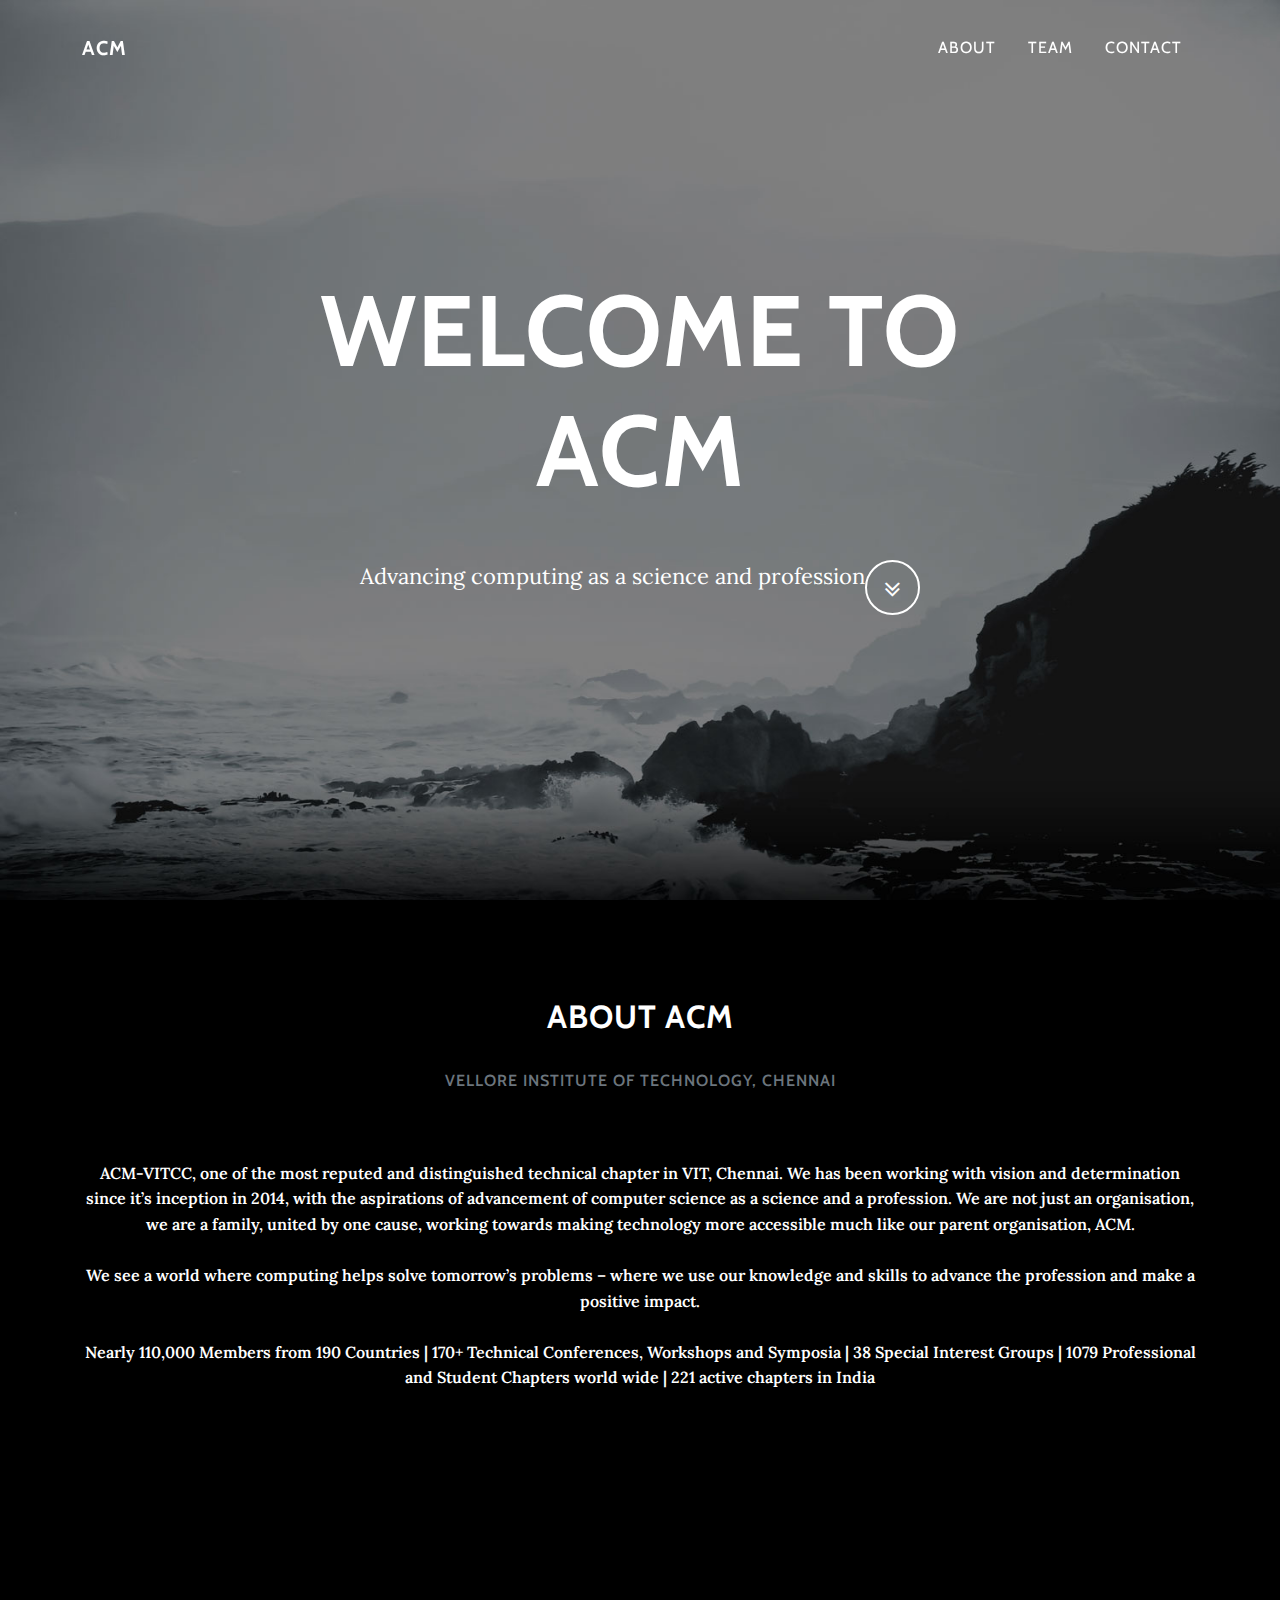
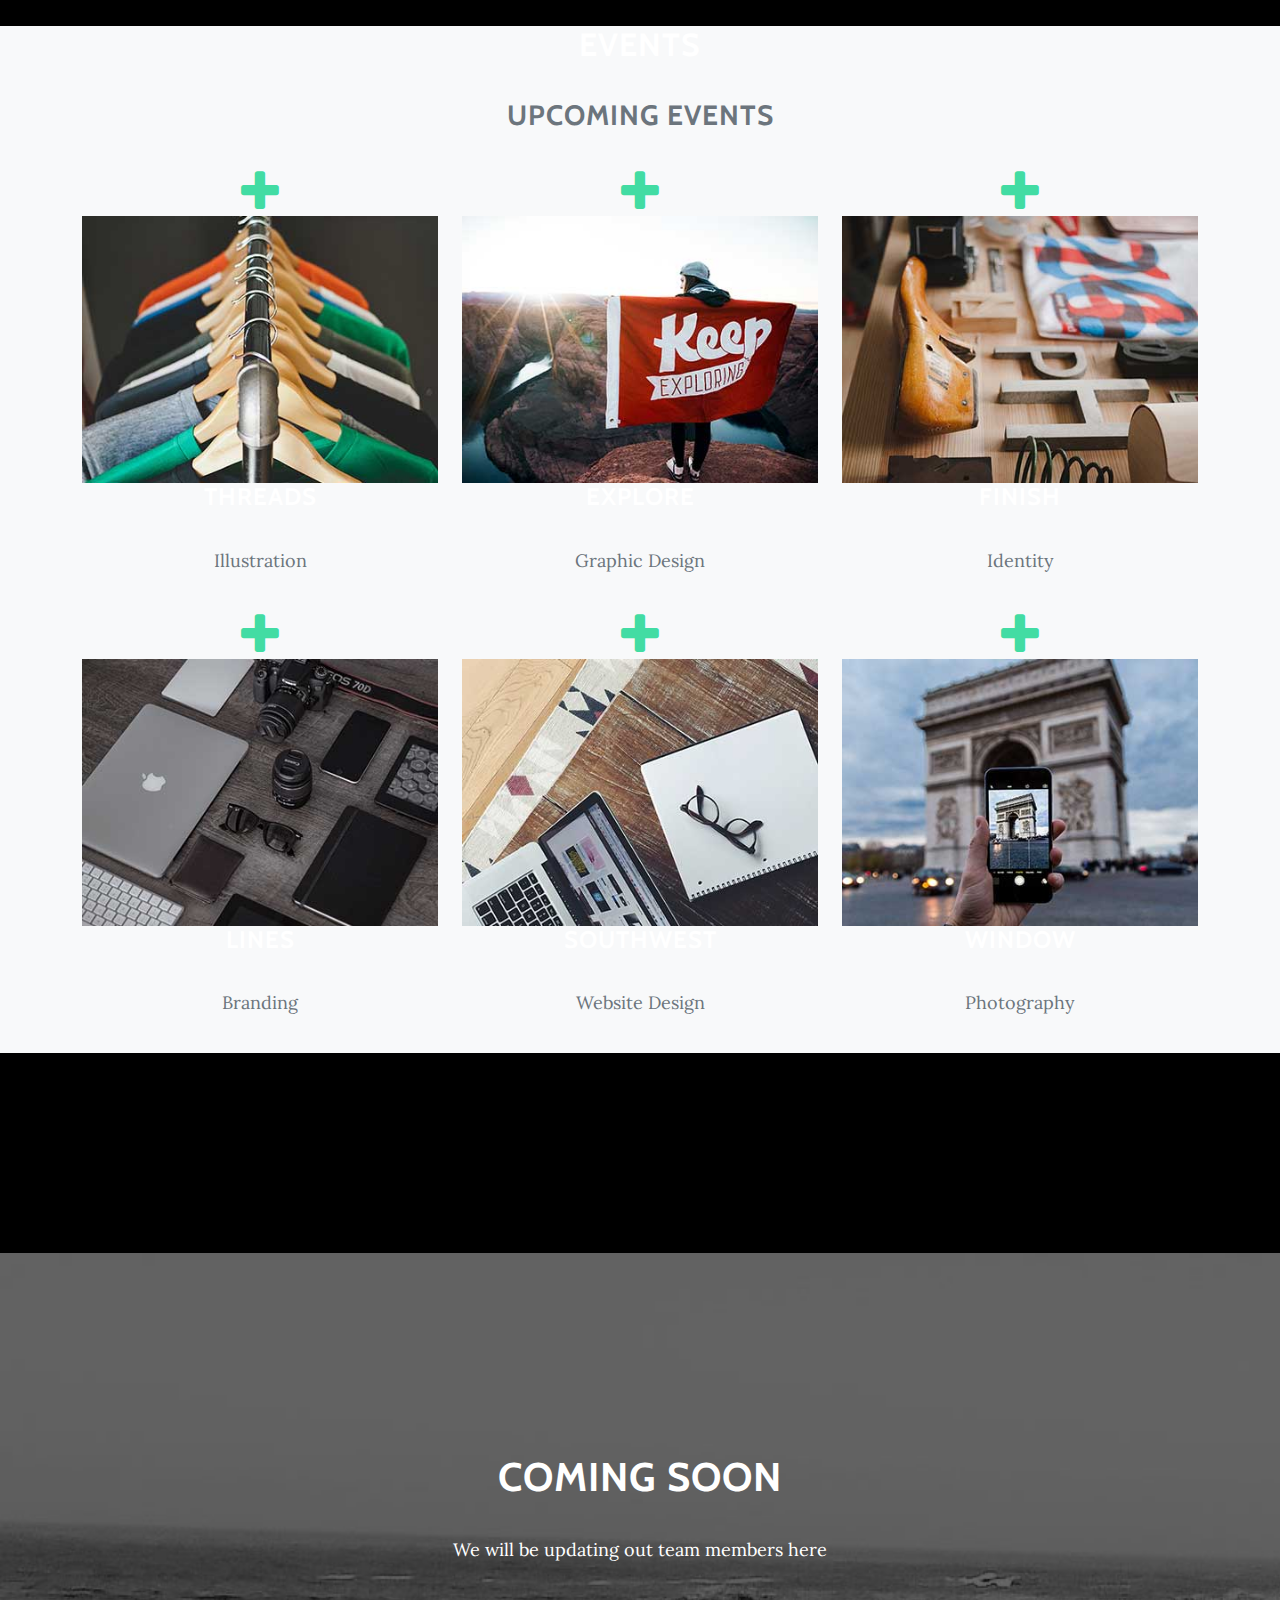
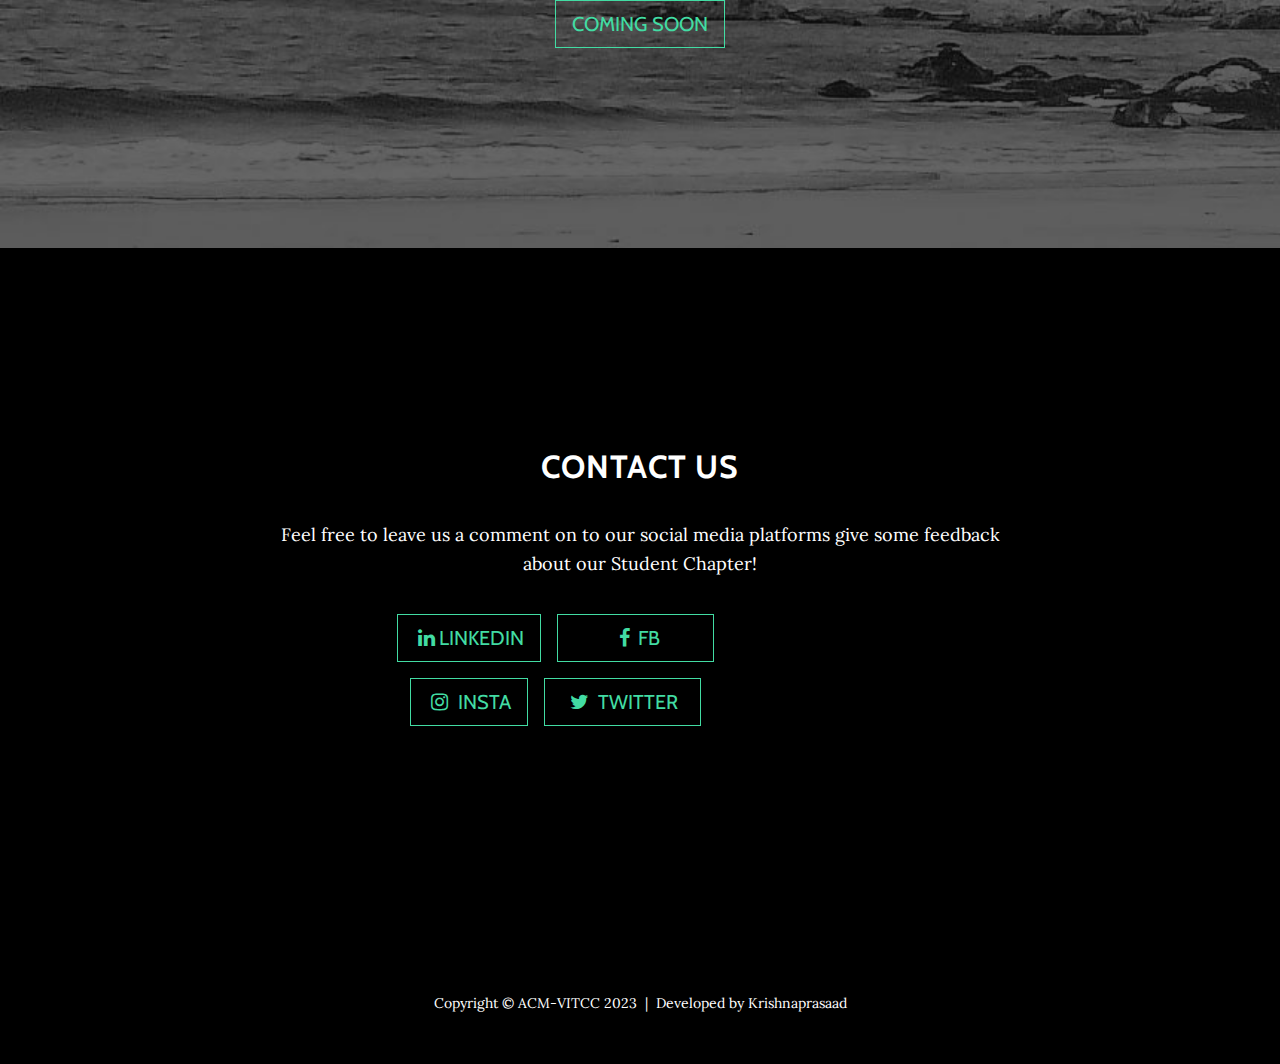
==== index.html @ e670acc2 "Initial Commit" ====
<!DOCTYPE html>
<html lang="en">

<head>
    <meta charset="utf-8">
<title> ACM VITCC </title>
    <meta name="viewport" content="width=device-width, initial-scale=1.0, shrink-to-fit=no">
    <title>Home - Brand</title>
    <meta name="" content="">
    <link rel="stylesheet" href="assets/bootstrap/css/bootstrap.min.css">
    <link rel="stylesheet" href="https://fonts.googleapis.com/css?family=Lora:400,700,400italic,700italic&amp;display=swap">
    <link rel="stylesheet" href="https://fonts.googleapis.com/css?family=Cabin:700&amp;display=swap">
    <link rel="stylesheet" href="assets/fonts/font-awesome.min.css">
    <link rel="stylesheet" href="assets/css/aos.min.css">
</head>

<body id="page-top" data-bs-spy="scroll" data-bs-target="#mainNav" data-bs-offset="77">
    <nav class="navbar navbar-light navbar-expand-md fixed-top" id="mainNav">
        <div class="container"><a class="navbar-brand" href="#">ACM</a><button data-bs-toggle="collapse" class="navbar-toggler navbar-toggler-right" data-bs-target="#navbarResponsive" type="button" aria-controls="navbarResponsive" aria-expanded="false" aria-label="Toggle navigation" value="Menu"><i class="fa fa-bars"></i></button>
            <div class="collapse navbar-collapse" id="navbarResponsive">
                <ul class="navbar-nav ms-auto">
                    <li class="nav-item nav-link"><a class="nav-link active" href="#about">About</a></li>
                    <li class="nav-item nav-link"><a class="nav-link" href="#download">Team</a></li>
                    <li class="nav-item nav-link"><a class="nav-link" href="#contact">contact</a></li>
                </ul>
            </div>
        </div>
    </nav>
    <header class="masthead" style="background-image: url('assets/img/intro-bg.jpg');">
        <div class="intro-body">
            <div class="container">
                <div class="row">
                    <div class="col-lg-8 mx-auto">
                        <h1 class="brand-heading">Welcome to acm</h1>
                        <p class="d-inline-flex intro-text">Advancing computing as a science and profession</p><a class="btn btn-link btn-circle" role="button" href="#about"><i class="fa fa-angle-double-down animated"></i></a>
                    </div>
                </div>
            </div>
        </div>
    </header>
    <section id="services" style="margin-top: 98px;">
        <div class="container">
            <div class="row">
                <div class="col-lg-12 text-center">
                    <h2 class="text-uppercase section-heading">About acm</h2>
                    <h3 class="fs-6 fw-semibold text-muted section-subheading">Vellore Institute of Technology, Chennai</h3>
                </div>
            </div>
            <div class="row text-center">
                <div class="col-md-4 col-lg-12">
                    <h4 class="section-heading"></h4>
                    <p class="fs-6 fw-semibold text-light"><span style="color: rgb(255, 255, 255);">ACM-VITCC, one of the most reputed and distinguished technical chapter in VIT, Chennai. We has been working with vision and determination since it’s inception in 2014, with the aspirations of advancement of computer science as a science and a profession. We are not just an organisation, we are a family, united by one cause, working towards making technology more accessible much like our parent organisation, ACM.</span><br><br><span style="color: rgb(255, 255, 255);">We see a world where computing helps solve tomorrow’s problems – where we use our knowledge and skills to advance the profession and make a positive impact.</span><br><br><span style="color: rgb(255, 255, 255);">Nearly 110,000 Members from 190 Countries | 170+ Technical Conferences, Workshops and Symposia | 38 Special Interest Groups | 1079 Professional and Student Chapters world wide | 221 active chapters in India</span></p>
                </div>
            </div>
        </div>
    </section>
    <section class="text-center content-section" id="about">
        <section class="bg-light" id="portfolio">
            <div class="container">
                <div class="row">
                    <div class="col-lg-12 text-center">
                        <h2 class="text-uppercase section-heading">Events</h2>
                        <h3 class="text-muted section-subheading">Upcoming Events</h3>
                    </div>
                </div>
                <div class="row">
                    <div class="col-sm-6 col-md-4 portfolio-item"><a class="portfolio-link" href="#portfolioModal1" data-bs-toggle="modal">
                            <div class="portfolio-hover">
                                <div class="portfolio-hover-content"><i class="fa fa-plus fa-3x"></i></div>
                            </div><img class="img-fluid" src="assets/img/portfolio/1-thumbnail.jpg">
                        </a>
                        <div class="portfolio-caption">
                            <h4>Threads</h4>
                            <p class="text-muted">Illustration</p>
                        </div>
                    </div>
                    <div class="col-sm-6 col-md-4 portfolio-item"><a class="portfolio-link" href="#portfolioModal2" data-bs-toggle="modal">
                            <div class="portfolio-hover">
                                <div class="portfolio-hover-content"><i class="fa fa-plus fa-3x"></i></div>
                            </div><img class="img-fluid" src="assets/img/portfolio/2-thumbnail.jpg">
                        </a>
                        <div class="portfolio-caption">
                            <h4>Explore</h4>
                            <p class="text-muted">Graphic Design</p>
                        </div>
                    </div>
                    <div class="col-sm-6 col-md-4 portfolio-item"><a class="portfolio-link" href="#portfolioModal3" data-bs-toggle="modal">
                            <div class="portfolio-hover">
                                <div class="portfolio-hover-content"><i class="fa fa-plus fa-3x"></i></div>
                            </div><img class="img-fluid" src="assets/img/portfolio/3-thumbnail.jpg">
                        </a>
                        <div class="portfolio-caption">
                            <h4>Finish</h4>
                            <p class="text-muted">Identity</p>
                        </div>
                    </div>
                    <div class="col-sm-6 col-md-4 portfolio-item"><a class="portfolio-link" href="#portfolioModal4" data-bs-toggle="modal">
                            <div class="portfolio-hover">
                                <div class="portfolio-hover-content"><i class="fa fa-plus fa-3x"></i></div>
                            </div><img class="img-fluid" src="assets/img/portfolio/4-thumbnail.jpg">
                        </a>
                        <div class="portfolio-caption">
                            <h4>Lines</h4>
                            <p class="text-muted">Branding</p>
                        </div>
                    </div>
                    <div class="col-sm-6 col-md-4 portfolio-item"><a class="portfolio-link" href="#portfolioModal5" data-bs-toggle="modal">
                            <div class="portfolio-hover">
                                <div class="portfolio-hover-content"><i class="fa fa-plus fa-3x"></i></div>
                            </div><img class="img-fluid" src="assets/img/portfolio/5-thumbnail.jpg">
                        </a>
                        <div class="portfolio-caption">
                            <h4>Southwest</h4>
                            <p class="text-muted">Website Design</p>
                        </div>
                    </div>
                    <div class="col-sm-6 col-md-4 portfolio-item"><a class="portfolio-link" href="#portfolioModal6" data-bs-toggle="modal">
                            <div class="portfolio-hover">
                                <div class="portfolio-hover-content"><i class="fa fa-plus fa-3x"></i></div>
                            </div><img class="img-fluid" src="assets/img/portfolio/6-thumbnail.jpg">
                        </a>
                        <div class="portfolio-caption">
                            <h4>Window</h4>
                            <p class="text-muted">Photography</p>
                        </div>
                    </div>
                </div>
            </div>
        </section>
    </section>
    <section class="text-center download-section content-section" id="download" style="background-image: url('assets/img/downloads-bg.jpg');">
        <div class="container">
            <div class="col-lg-8 mx-auto">
                <h1>Coming soon</h1>
                <p>We will be updating out team members here</p><button class="btn btn-primary btn-lg btn-default" type="button">Coming soon</button>
            </div>
        </div>
    </section>
    <section class="text-center content-section" id="contact">
        <div class="container">
            <div class="row">
                <div class="col-lg-8 mx-auto">
                    <h2>Contact us</h2>
                    <p>Feel free to leave us a comment on to our social media platforms give some feedback about our Student Chapter!</p>
                    <ul class="list-inline banner-social-buttons">
                        <li class="list-inline-item">&nbsp;<a class="btn btn-primary btn-lg btn-default" role="button" href="https://www.instagram.com/acm_vitcc/" target="_blank"><i class="fa fa-linkedin fa-fw"></i><span class="network-name">LInkedin</span></a></li>
                        <li class="list-inline-item">&nbsp;<button class="btn btn-primary btn-lg btn-default" type="button"><i class="fa fa-facebook fa-fw"></i><span class="network-name">fb</span></button></li>
                        <li class="list-inline-item" data-aos="fade">&nbsp;<button class="btn btn-primary btn-lg btn-default" type="button"><i class="fa fa-youtube-play fa-fw"></i><span class="network-name">youtube</span></button></li>
                    </ul>
                    <ul class="list-inline banner-social-buttons">
                        <li class="list-inline-item">&nbsp;<a class="btn btn-primary btn-lg btn-default" role="button" href="https://www.instagram.com/acm_vitcc/" target="_blank"><i class="fa fa-instagram fa-fw"></i><span class="network-name">&nbsp;Insta</span></a></li>
                        <li class="list-inline-item">&nbsp;<button class="btn btn-primary btn-lg btn-default" type="button"><i class="fa fa-twitter fa-fw"></i><span class="network-name">&nbsp;Twitter</span></button></li>
                        <li class="list-inline-item" data-aos="fade">&nbsp;<button class="btn btn-primary btn-lg btn-default" type="button"><i class="fa fa-github fa-fw"></i><span class="network-name">&nbsp;github</span></button></li>
                    </ul>
                </div>
            </div>
        </div>
    </section>
    <div class="map-clean"></div>
    <footer>
        <div class="container text-center">
            <p>Copyright © ACM-VITCC&nbsp;2023&nbsp; |&nbsp; Developed by Krishnaprasaad</p>
        </div>
    </footer>
    <script src="assets/bootstrap/js/bootstrap.min.js"></script>
    <script src="assets/js/aos.min.js"></script>
    <script src="assets/js/bs-init.js"></script>
    <script src="assets/js/grayscale.js"></script>
</body>

</html>
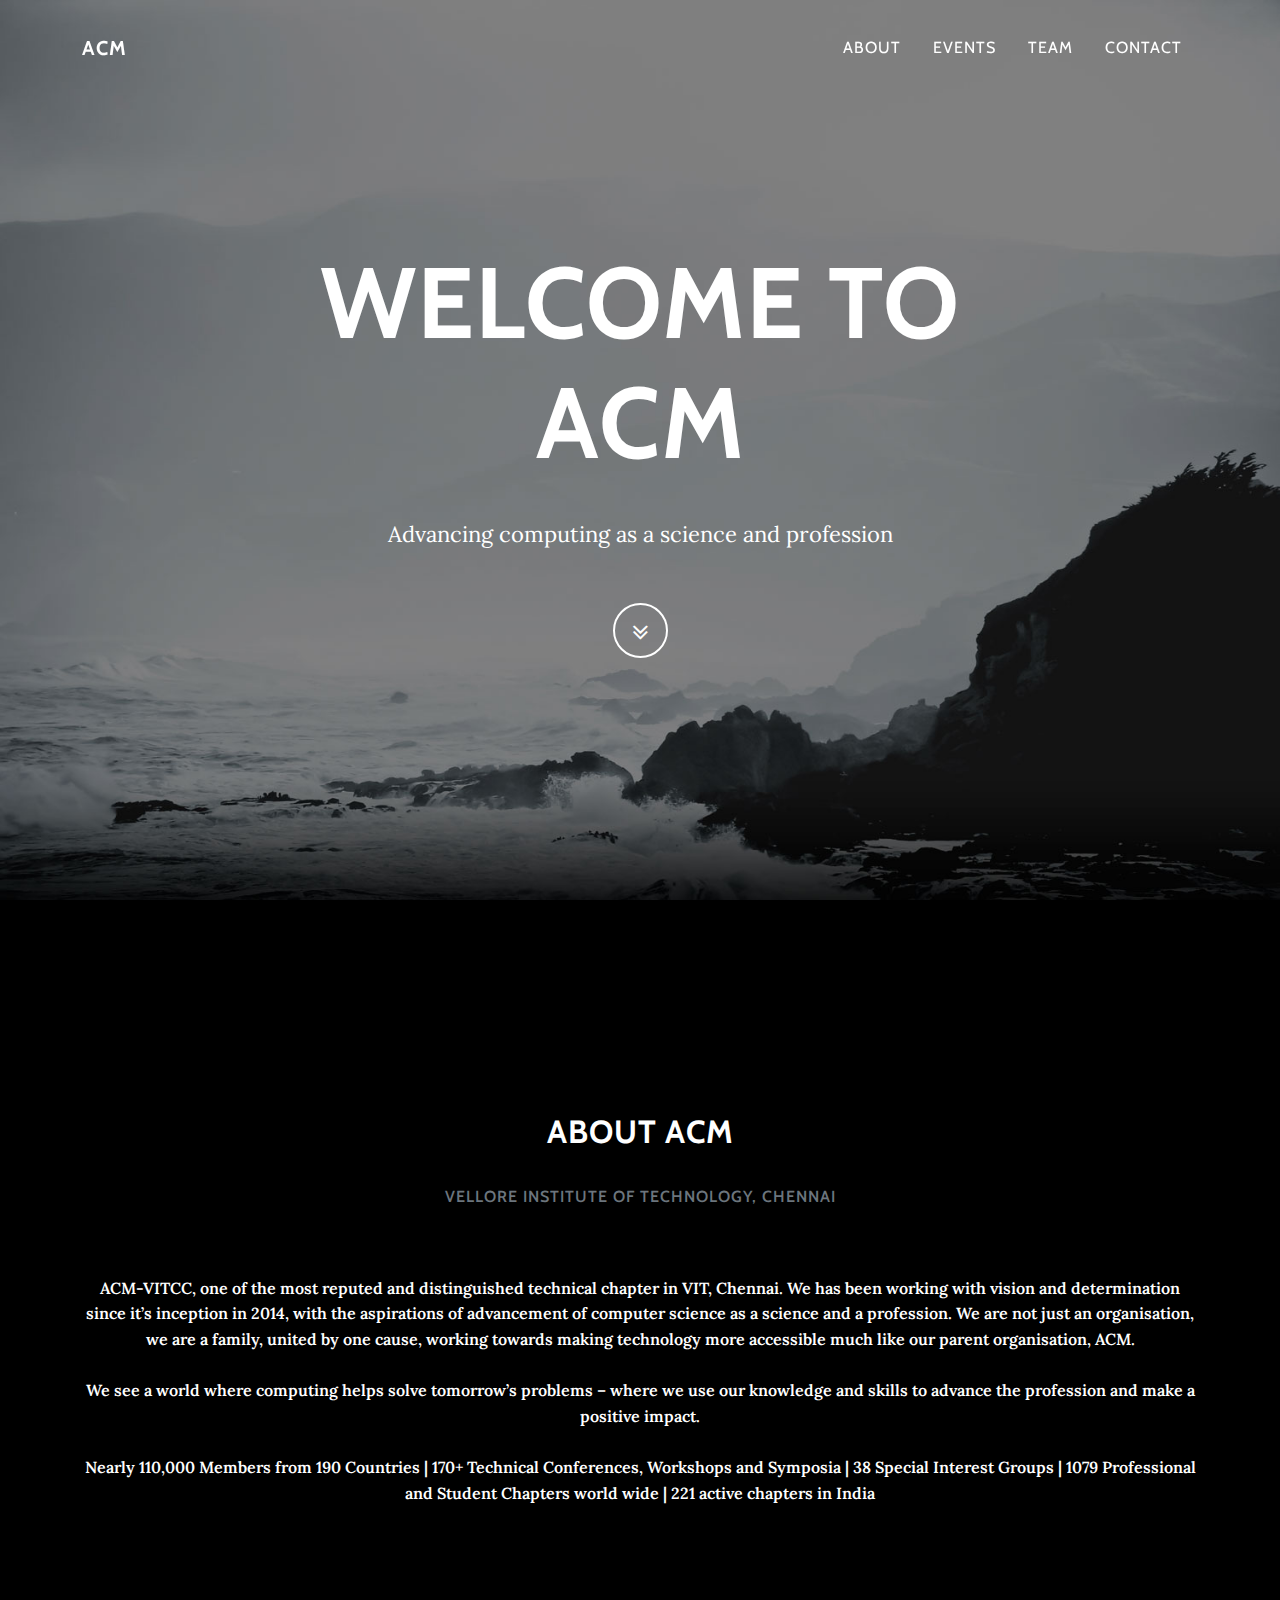
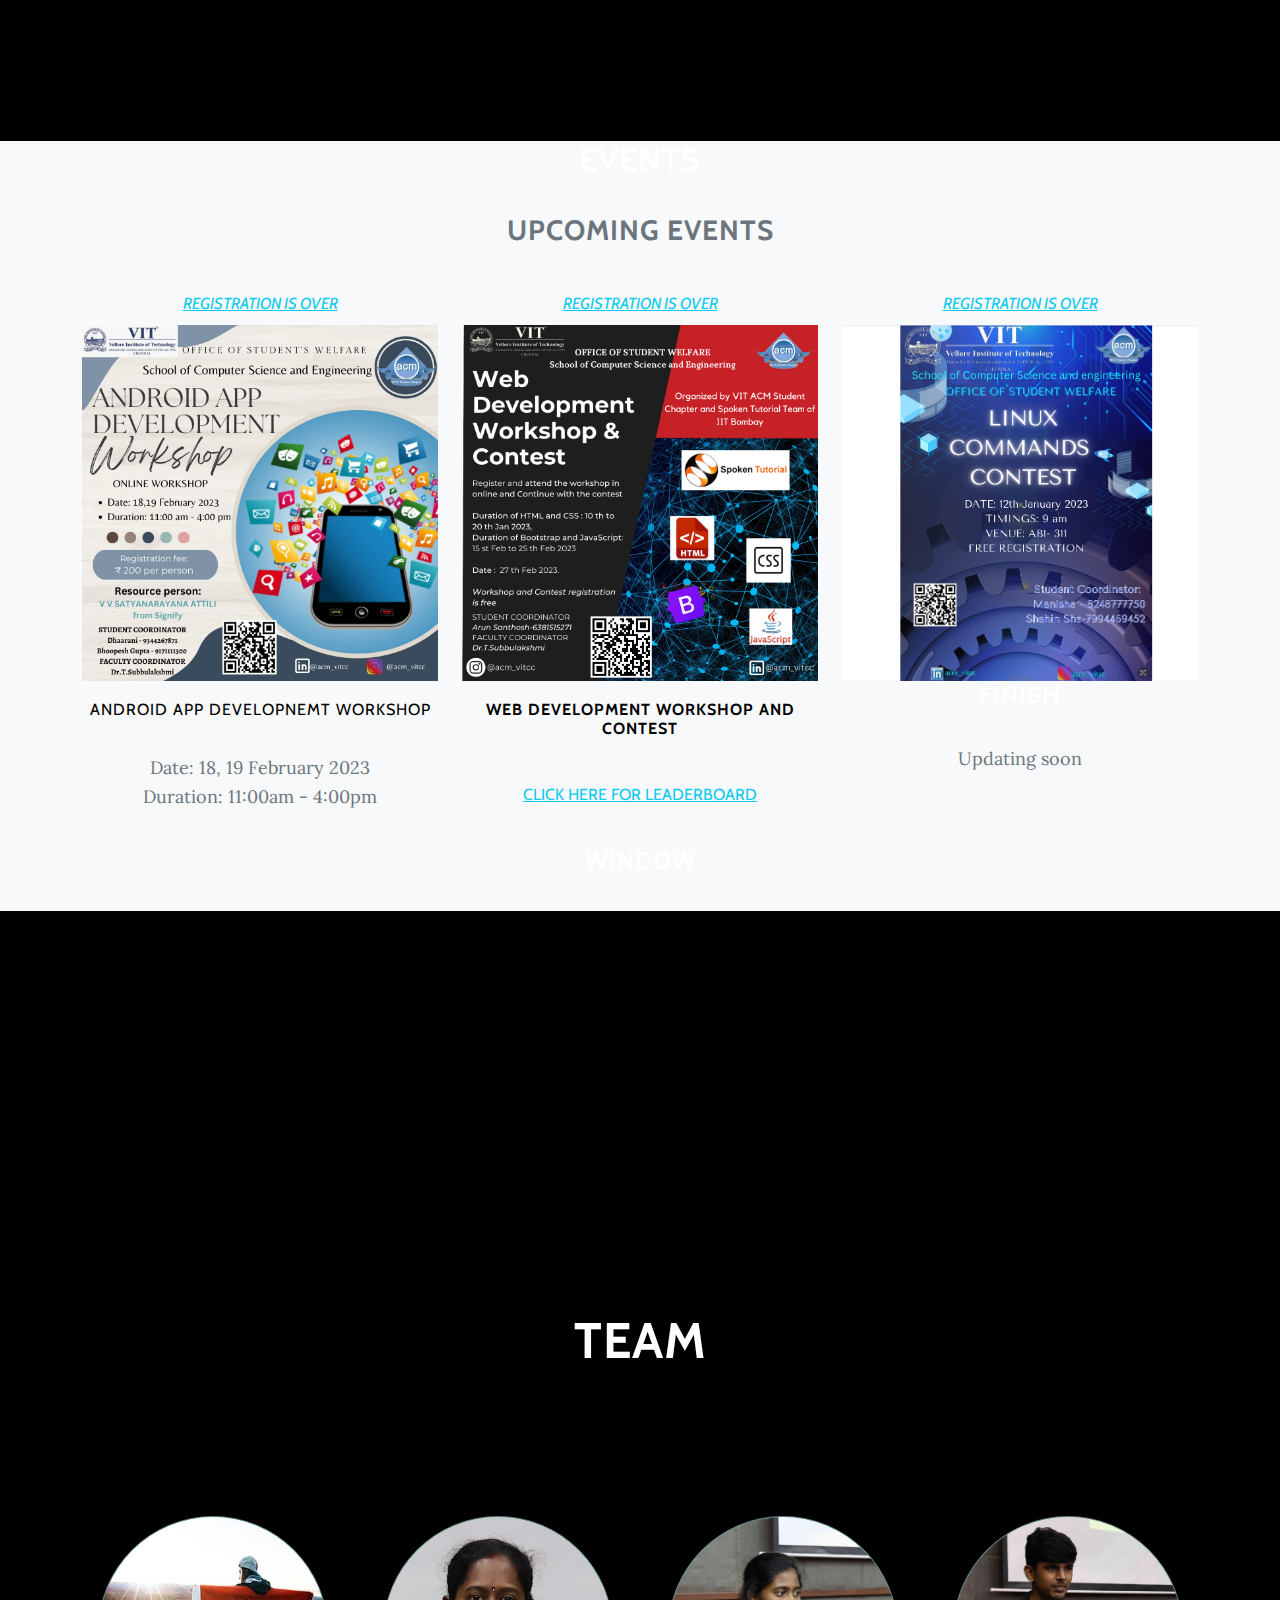
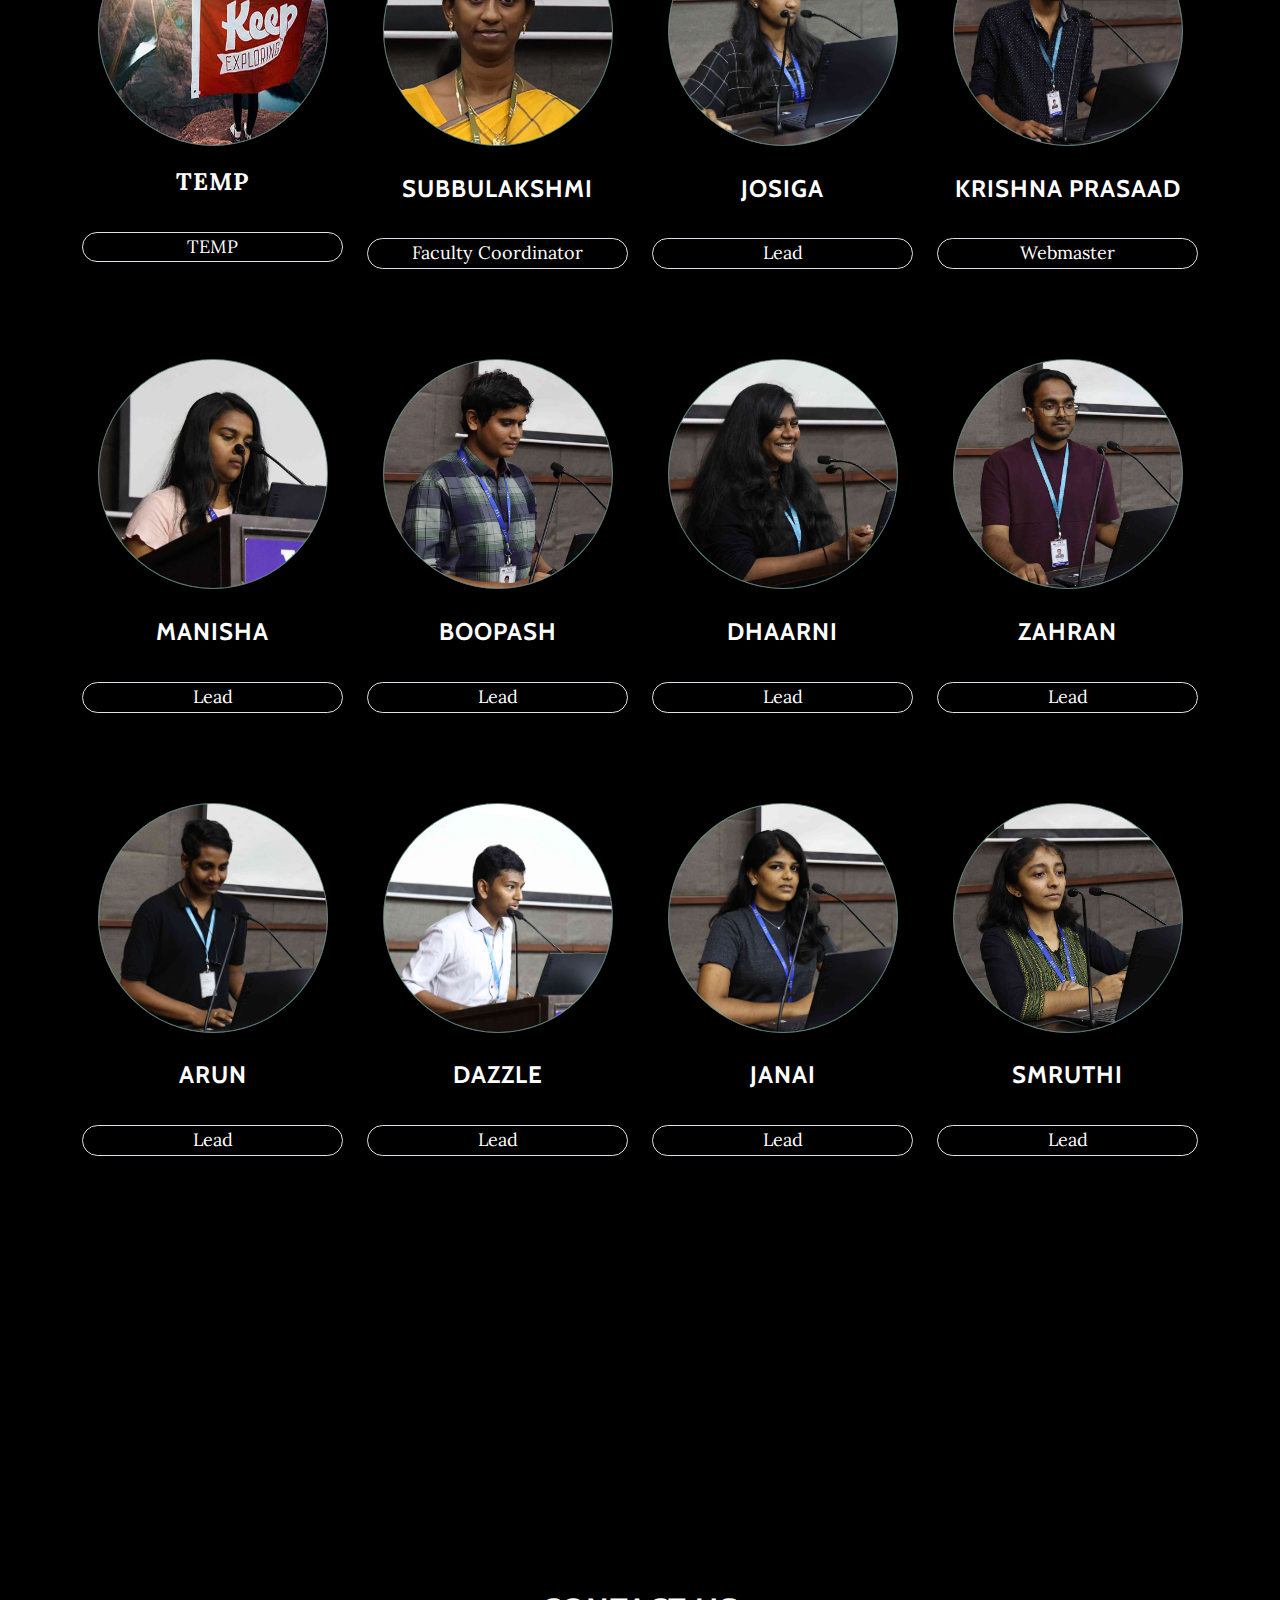
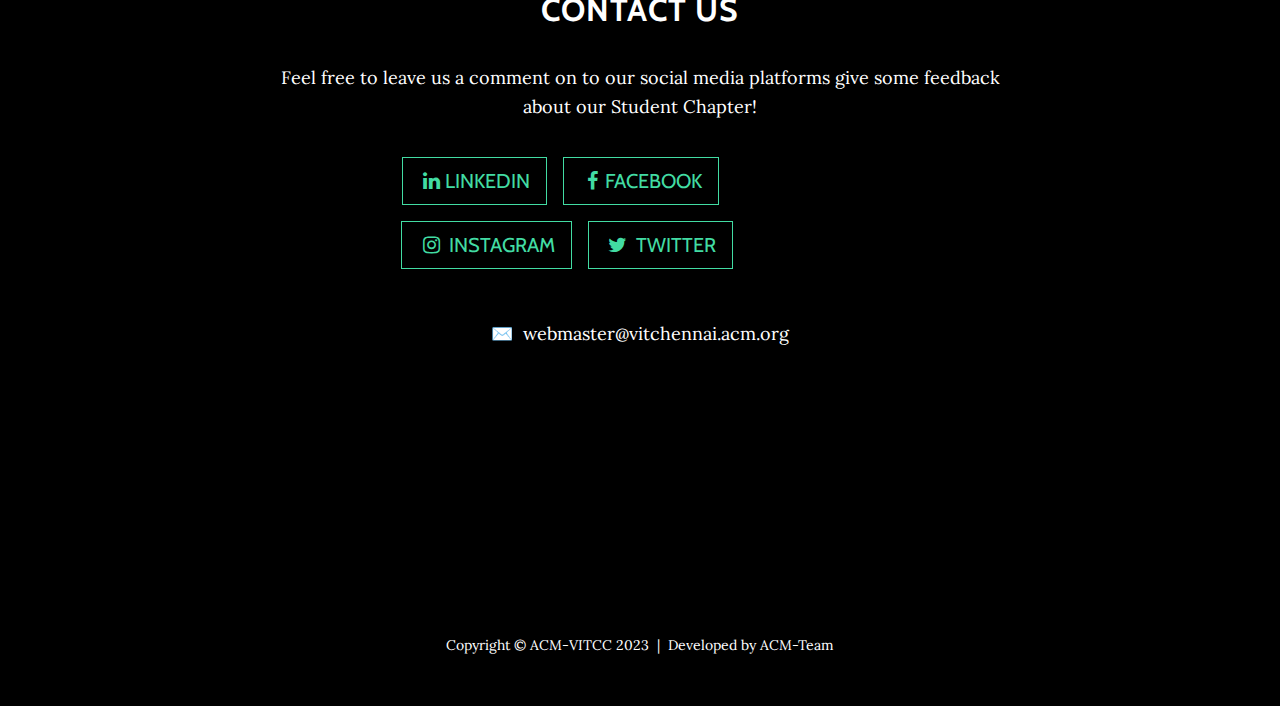
==== commit 17f9eaf6: "Updated design with team members" ====
--- a/index.html
+++ b/index.html
@@ -7,11 +7,13 @@
     <meta name="viewport" content="width=device-width, initial-scale=1.0, shrink-to-fit=no">
     <title>Home - Brand</title>
     <meta name="" content="">
+    <link rel="icon" type="image/jpeg" sizes="130x130" href="assets/img/acmfavicon.jpg">
     <link rel="stylesheet" href="assets/bootstrap/css/bootstrap.min.css">
     <link rel="stylesheet" href="https://fonts.googleapis.com/css?family=Lora:400,700,400italic,700italic&amp;display=swap">
     <link rel="stylesheet" href="https://fonts.googleapis.com/css?family=Cabin:700&amp;display=swap">
     <link rel="stylesheet" href="assets/fonts/font-awesome.min.css">
     <link rel="stylesheet" href="assets/css/aos.min.css">
+    <link rel="stylesheet" href="assets/css/untitled.css">
 </head>
 
 <body id="page-top" data-bs-spy="scroll" data-bs-target="#mainNav" data-bs-offset="77">
@@ -19,9 +21,10 @@
         <div class="container"><a class="navbar-brand" href="#">ACM</a><button data-bs-toggle="collapse" class="navbar-toggler navbar-toggler-right" data-bs-target="#navbarResponsive" type="button" aria-controls="navbarResponsive" aria-expanded="false" aria-label="Toggle navigation" value="Menu"><i class="fa fa-bars"></i></button>
             <div class="collapse navbar-collapse" id="navbarResponsive">
                 <ul class="navbar-nav ms-auto">
-                    <li class="nav-item nav-link"><a class="nav-link active" href="#about">About</a></li>
-                    <li class="nav-item nav-link"><a class="nav-link" href="#download">Team</a></li>
-                    <li class="nav-item nav-link"><a class="nav-link" href="#contact">contact</a></li>
+                    <li class="nav-item nav-link"><a class="nav-link active" href="#services">About</a></li>
+                    <li class="nav-item nav-link"><a class="nav-link active" href="#about">Events</a></li>
+                    <li class="nav-item nav-link"><a class="nav-link" href="#contact">Team</a></li>
+                    <li class="nav-item nav-link"><a class="nav-link" href="#contact-1">contact</a></li>
                 </ul>
             </div>
         </div>
@@ -32,22 +35,22 @@
                 <div class="row">
                     <div class="col-lg-8 mx-auto">
                         <h1 class="brand-heading">Welcome to acm</h1>
-                        <p class="d-inline-flex intro-text">Advancing computing as a science and profession</p><a class="btn btn-link btn-circle" role="button" href="#about"><i class="fa fa-angle-double-down animated"></i></a>
-                    </div>
-                </div>
-            </div>
+                        <p class="d-inline-flex intro-text">Advancing computing as a science and profession</p>
+                    </div>
+                </div>
+            </div><a class="btn btn-link btn-circle" role="button" href="#about"><i class="fa fa-angle-double-down animated"></i></a>
         </div>
     </header>
     <section id="services" style="margin-top: 98px;">
         <div class="container">
             <div class="row">
                 <div class="col-lg-12 text-center">
-                    <h2 class="text-uppercase section-heading">About acm</h2>
+                    <h2 class="text-uppercase section-heading"><br><br><br>About acm</h2>
                     <h3 class="fs-6 fw-semibold text-muted section-subheading">Vellore Institute of Technology, Chennai</h3>
                 </div>
             </div>
             <div class="row text-center">
-                <div class="col-md-4 col-lg-12">
+                <div class="col-md-12 col-lg-12">
                     <h4 class="section-heading"></h4>
                     <p class="fs-6 fw-semibold text-light"><span style="color: rgb(255, 255, 255);">ACM-VITCC, one of the most reputed and distinguished technical chapter in VIT, Chennai. We has been working with vision and determination since it’s inception in 2014, with the aspirations of advancement of computer science as a science and a profession. We are not just an organisation, we are a family, united by one cause, working towards making technology more accessible much like our parent organisation, ACM.</span><br><br><span style="color: rgb(255, 255, 255);">We see a world where computing helps solve tomorrow’s problems – where we use our knowledge and skills to advance the profession and make a positive impact.</span><br><br><span style="color: rgb(255, 255, 255);">Nearly 110,000 Members from 190 Countries | 170+ Technical Conferences, Workshops and Symposia | 38 Special Interest Groups | 1079 Professional and Student Chapters world wide | 221 active chapters in India</span></p>
                 </div>
@@ -66,77 +69,110 @@
                 <div class="row">
                     <div class="col-sm-6 col-md-4 portfolio-item"><a class="portfolio-link" href="#portfolioModal1" data-bs-toggle="modal">
                             <div class="portfolio-hover">
-                                <div class="portfolio-hover-content"><i class="fa fa-plus fa-3x"></i></div>
-                            </div><img class="img-fluid" src="assets/img/portfolio/1-thumbnail.jpg">
-                        </a>
-                        <div class="portfolio-caption">
-                            <h4>Threads</h4>
-                            <p class="text-muted">Illustration</p>
+                                <div class="portfolio-hover-content"><a class="btn btn-link btn-lg fs-6 link-info" role="button" href="https://www.vitchennaievents.com/conf1/index.php?eventid=1201" target="_blank" style="font-size: 10px;font-style: italic;font-family: Cabin, sans-serif;">registration is over</a></div>
+                            </div><img class="img-fluid" src="assets/img/portfolio/android%20app%20developnment.jpg">
+                        </a>
+                        <div class="portfolio-caption">
+                            <h4 class="fs-6 fw-light"><br><span style="color: rgb(0, 0, 0);">Android app developnemt workshop</span></h4>
+                            <p class="text-muted">Date: 18, 19 February 2023<br>Duration: 11:00am - 4:00pm</p>
                         </div>
                     </div>
                     <div class="col-sm-6 col-md-4 portfolio-item"><a class="portfolio-link" href="#portfolioModal2" data-bs-toggle="modal">
                             <div class="portfolio-hover">
-                                <div class="portfolio-hover-content"><i class="fa fa-plus fa-3x"></i></div>
-                            </div><img class="img-fluid" src="assets/img/portfolio/2-thumbnail.jpg">
-                        </a>
-                        <div class="portfolio-caption">
-                            <h4>Explore</h4>
-                            <p class="text-muted">Graphic Design</p>
+                                <div class="portfolio-hover-content"><a class="btn btn-link btn-lg fs-6 link-info" role="button" href="https://www.vitchennaievents.com/conf1/index.php?eventid=1201" target="_blank" style="font-size: 10px;font-style: italic;">Registration is over</a></div>
+                            </div><img class="img-fluid" src="assets/img/portfolio/Web%20development%20workshop%20and%20contest.png">
+                        </a>
+                        <div class="portfolio-caption">
+                            <h4 class="fs-6"><br><span style="color: rgb(0, 0, 0);">Web Development Workshop and Contest</span></h4>
+                            <p class="text-muted"></p>
+                        </div><a class="btn btn-link btn-lg fs-6 link-info" role="button" href="https://krishnaprasaad.github.io/ACM_leaderboard/" target="_blank">Click here for leaderboard</a>
+                    </div>
+                    <div class="col-sm-6 col-md-4 portfolio-item"><a class="portfolio-link" href="#portfolioModal3" data-bs-toggle="modal">
+                            <div class="portfolio-hover">
+                                <div class="portfolio-hover-content"><a class="btn btn-link btn-lg fs-6 link-info" role="button" href="https://www.vitchennaievents.com/conf1/index.php?eventid=1201" target="_blank" style="font-size: 10px;font-style: italic;">Registration is over</a></div>
+                            </div><img class="img-fluid" src="assets/img/portfolio/Screenshot%202023-02-11%20at%206.11.58%20PM.png">
+                        </a>
+                        <div class="portfolio-caption">
+                            <h4>Finish</h4>
+                            <p class="text-muted">Updating soon</p>
                         </div>
                     </div>
-                    <div class="col-sm-6 col-md-4 portfolio-item"><a class="portfolio-link" href="#portfolioModal3" data-bs-toggle="modal">
-                            <div class="portfolio-hover">
-                                <div class="portfolio-hover-content"><i class="fa fa-plus fa-3x"></i></div>
-                            </div><img class="img-fluid" src="assets/img/portfolio/3-thumbnail.jpg">
-                        </a>
-                        <div class="portfolio-caption">
-                            <h4>Finish</h4>
-                            <p class="text-muted">Identity</p>
+                    <div class="col-sm-6 col-md-4 portfolio-item"><a class="portfolio-link" href="#portfolioModal4" data-bs-toggle="modal">
+                            <div class="portfolio-hover"></div>
+                        </a></div>
+                    <div class="col-sm-6 col-md-4 portfolio-item"><a class="portfolio-link" href="#portfolioModal6" data-bs-toggle="modal">
+                            <div class="portfolio-hover">
+                                <div class="portfolio-hover-content"></div>
+                            </div>
+                        </a>
+                        <div class="portfolio-caption">
+                            <h4>Window</h4>
                         </div>
                     </div>
-                    <div class="col-sm-6 col-md-4 portfolio-item"><a class="portfolio-link" href="#portfolioModal4" data-bs-toggle="modal">
-                            <div class="portfolio-hover">
-                                <div class="portfolio-hover-content"><i class="fa fa-plus fa-3x"></i></div>
-                            </div><img class="img-fluid" src="assets/img/portfolio/4-thumbnail.jpg">
-                        </a>
-                        <div class="portfolio-caption">
-                            <h4>Lines</h4>
-                            <p class="text-muted">Branding</p>
-                        </div>
-                    </div>
-                    <div class="col-sm-6 col-md-4 portfolio-item"><a class="portfolio-link" href="#portfolioModal5" data-bs-toggle="modal">
-                            <div class="portfolio-hover">
-                                <div class="portfolio-hover-content"><i class="fa fa-plus fa-3x"></i></div>
-                            </div><img class="img-fluid" src="assets/img/portfolio/5-thumbnail.jpg">
-                        </a>
-                        <div class="portfolio-caption">
-                            <h4>Southwest</h4>
-                            <p class="text-muted">Website Design</p>
-                        </div>
-                    </div>
-                    <div class="col-sm-6 col-md-4 portfolio-item"><a class="portfolio-link" href="#portfolioModal6" data-bs-toggle="modal">
-                            <div class="portfolio-hover">
-                                <div class="portfolio-hover-content"><i class="fa fa-plus fa-3x"></i></div>
-                            </div><img class="img-fluid" src="assets/img/portfolio/6-thumbnail.jpg">
-                        </a>
-                        <div class="portfolio-caption">
-                            <h4>Window</h4>
-                            <p class="text-muted">Photography</p>
-                        </div>
-                    </div>
                 </div>
             </div>
         </section>
     </section>
-    <section class="text-center download-section content-section" id="download" style="background-image: url('assets/img/downloads-bg.jpg');">
+    <section class="text-center content-section" id="contact">
         <div class="container">
-            <div class="col-lg-8 mx-auto">
-                <h1>Coming soon</h1>
-                <p>We will be updating out team members here</p><button class="btn btn-primary btn-lg btn-default" type="button">Coming soon</button>
-            </div>
-        </div>
-    </section>
-    <section class="text-center content-section" id="contact">
+            <div class="row">
+                <div class="col-md-12 col-tech" style="margin: 0px;padding-top: 0px;padding-right: 0px;padding-left: 0px;padding-bottom: 55px;color: rgb(225,225,225);background: var(--bs-black);">
+                    <h1 class="text-center" id="col-hd" style="color: rgb(255,255,255);">team</h1>
+                </div>
+            </div>
+            <div class="row">
+                <div class="col-md-3 col-dt" style="padding-top: 55px;"><img class="rounded-circle bg-primary border rounded-pill border-1 border-secondary shadow-none col-img" src="assets/img/portfolio/2-thumbnail.jpg" width="190" height="238" style="height: 230px;width: 230px;">
+                    <h4 class="text-center" id="chd-1"><strong>TEMP</strong></h4>
+                    <p class="border rounded-pill border-1 col-para-1">TEMP</p>
+                </div>
+                <div class="col-md-3 col-dt" style="padding-top: 55px;"><img class="rounded-circle bg-primary border rounded-pill border-1 border-secondary shadow-none col-img" src="assets/img/subbulakshmi.png" width="190" height="238" style="height: 230px;width: 230px;">
+                    <h4 class="text-center" id="chd-11"><br>Subbulakshmi</h4>
+                    <p class="border rounded-pill border-1 col-para-1">Faculty Coordinator</p>
+                </div>
+                <div class="col-md-3 col-dt" style="padding-top: 55px;"><img class="rounded-circle bg-primary border rounded-pill border-1 border-secondary shadow-none col-img" src="assets/img/josiga.jpg" width="190" height="238" style="height: 230px;width: 230px;">
+                    <h4 class="text-center" id="chd-10"><br>Josiga</h4>
+                    <p class="border rounded-pill border-1 col-para-1">Lead</p>
+                </div>
+                <div class="col-md-3 col-dt" style="padding-top: 55px;"><img class="rounded-circle bg-primary border rounded-pill border-1 border-secondary shadow-none col-img" src="assets/img/krishnaprasaad.jpg" width="190" height="238" style="height: 230px;width: 230px;">
+                    <h4 class="text-center" id="chd-12"><br>krishna prasaad</h4>
+                    <p class="border rounded-pill border-1 col-para-1">Webmaster</p>
+                </div>
+                <div class="col-md-3 col-dt" style="padding-top: 55px;"><img class="rounded-circle bg-primary border rounded-pill border-1 border-secondary shadow-none col-img" src="assets/img/manisha.jpg" width="190" height="238" style="height: 230px;width: 230px;">
+                    <h4 class="text-center" id="chd-9"><br>manisha</h4>
+                    <p class="border rounded-pill border-1 col-para-1">Lead</p>
+                </div>
+                <div class="col-md-3 col-dt" style="padding-top: 55px;"><img class="rounded-circle bg-primary border rounded-pill border-1 border-secondary shadow-none col-img" src="assets/img/Boopash.jpg" width="190" height="238" style="height: 230px;width: 230px;">
+                    <h4 class="text-center" id="chd-8"><br>Boopash</h4>
+                    <p class="border rounded-pill border-1 col-para-1">Lead</p>
+                </div>
+                <div class="col-md-3 col-dt" style="padding-top: 55px;"><img class="rounded-circle bg-primary border rounded-pill border-1 border-secondary shadow-none col-img" src="assets/img/dharani.jpg" width="190" height="238" style="height: 230px;width: 230px;">
+                    <h4 class="text-center" id="chd-7"><br>Dhaarni</h4>
+                    <p class="border rounded-pill border-1 col-para-1">Lead</p>
+                </div>
+                <div class="col-md-3 col-dt" style="padding-top: 55px;"><img class="rounded-circle bg-primary border rounded-pill border-1 border-secondary shadow-none col-img" src="assets/img/Zaron.jpg" width="190" height="238" style="height: 230px;width: 230px;">
+                    <h4 class="text-center" id="chd-6"><br>Zahran</h4>
+                    <p class="border rounded-pill border-1 col-para-1">Lead</p>
+                </div>
+                <div class="col-md-3 col-dt" style="padding-top: 55px;"><img class="rounded-circle bg-primary border rounded-pill border-1 border-secondary shadow-none col-img" src="assets/img/arun.jpg" width="190" height="238" style="height: 230px;width: 230px;">
+                    <h4 class="text-center" id="chd-2"><br>arun</h4>
+                    <p class="border rounded-pill border-1 col-para-1">Lead</p>
+                </div>
+                <div class="col-md-3 col-dt" style="padding-top: 55px;"><img class="rounded-circle bg-primary border rounded-pill border-1 border-secondary shadow-none col-img" src="assets/img/dazzel.jpg" width="190" height="238" style="height: 230px;width: 230px;">
+                    <h4 class="text-center" id="chd-5"><br>Dazzle</h4>
+                    <p class="border rounded-pill border-1 col-para-1">Lead</p>
+                </div>
+                <div class="col-md-3 col-dt" style="padding-top: 55px;"><img class="rounded-circle bg-primary border rounded-pill border-1 border-secondary shadow-none col-img" src="assets/img/Janani.jpg" width="190" height="238" style="height: 230px;width: 230px;">
+                    <h4 class="text-center" id="chd-4"><br>Janai</h4>
+                    <p class="border rounded-pill border-1 col-para-1">Lead</p>
+                </div>
+                <div class="col-md-3 col-dt" style="padding-top: 55px;"><img class="rounded-circle bg-primary border rounded-pill border-1 border-secondary shadow-none col-img" src="assets/img/Smruthi.jpg" width="190" height="238" style="height: 230px;width: 230px;">
+                    <h4 class="text-center" id="chd-3"><br>Smruthi</h4>
+                    <p class="border rounded-pill border-1 col-para-1">Lead</p>
+                </div>
+            </div>
+        </div>
+    </section>
+    <section class="text-center content-section" id="contact-1">
         <div class="container">
             <div class="row">
                 <div class="col-lg-8 mx-auto">
@@ -144,22 +180,24 @@
                     <p>Feel free to leave us a comment on to our social media platforms give some feedback about our Student Chapter!</p>
                     <ul class="list-inline banner-social-buttons">
                         <li class="list-inline-item">&nbsp;<a class="btn btn-primary btn-lg btn-default" role="button" href="https://www.instagram.com/acm_vitcc/" target="_blank"><i class="fa fa-linkedin fa-fw"></i><span class="network-name">LInkedin</span></a></li>
-                        <li class="list-inline-item">&nbsp;<button class="btn btn-primary btn-lg btn-default" type="button"><i class="fa fa-facebook fa-fw"></i><span class="network-name">fb</span></button></li>
+                        <li class="list-inline-item">&nbsp;<a class="btn btn-primary btn-lg btn-default" role="button" href="https://www.facebook.com/profile.php?id=100089029279317" data-bs-target="https://www.facebook.com/profile.php?id=100089029279317" target="_blank"><i class="fa fa-facebook fa-fw"></i><span class="network-name">facebook</span></a></li>
                         <li class="list-inline-item" data-aos="fade">&nbsp;<button class="btn btn-primary btn-lg btn-default" type="button"><i class="fa fa-youtube-play fa-fw"></i><span class="network-name">youtube</span></button></li>
                     </ul>
                     <ul class="list-inline banner-social-buttons">
-                        <li class="list-inline-item">&nbsp;<a class="btn btn-primary btn-lg btn-default" role="button" href="https://www.instagram.com/acm_vitcc/" target="_blank"><i class="fa fa-instagram fa-fw"></i><span class="network-name">&nbsp;Insta</span></a></li>
+                        <li class="list-inline-item">&nbsp;<a class="btn btn-primary btn-lg btn-default" role="button" href="https://www.instagram.com/acm_vitcc/" target="_blank"><i class="fa fa-instagram fa-fw"></i><span class="network-name">&nbsp;InstaGram</span></a></li>
                         <li class="list-inline-item">&nbsp;<button class="btn btn-primary btn-lg btn-default" type="button"><i class="fa fa-twitter fa-fw"></i><span class="network-name">&nbsp;Twitter</span></button></li>
                         <li class="list-inline-item" data-aos="fade">&nbsp;<button class="btn btn-primary btn-lg btn-default" type="button"><i class="fa fa-github fa-fw"></i><span class="network-name">&nbsp;github</span></button></li>
                     </ul>
                 </div>
             </div>
         </div>
+        <h3 class="fs-6 fw-semibold text-muted section-subheading"></h3>
+        <p>✉️&nbsp; webmaster@vitchennai.acm.org</p>
     </section>
     <div class="map-clean"></div>
     <footer>
         <div class="container text-center">
-            <p>Copyright © ACM-VITCC&nbsp;2023&nbsp; |&nbsp; Developed by Krishnaprasaad</p>
+            <p>Copyright © ACM-VITCC&nbsp;2023&nbsp; |&nbsp; Developed by ACM-Team</p>
         </div>
     </footer>
     <script src="assets/bootstrap/js/bootstrap.min.js"></script>
--- a/assets/css/untitled.css
+++ b/assets/css/untitled.css
@@ -0,0 +1,34 @@
+.col-dt {
+  padding-top: 55px;
+  padding-right: 12px;
+  padding-bottom: 0px;
+  padding-left: 12px;
+}
+
+#chd-1 {
+  padding-top: 22px;
+  text-align: center;
+  font-family: Lora, serif;
+  --bs-body-font-weight: 600;
+  padding-bottom: 0px;
+}
+
+.col-img {
+  width: 190px;
+  height: 238px;
+  border-width: thin;
+  border-color: #fff;
+}
+
+.col-para-1 {
+  padding-top: 0px;
+}
+
+#col-hd {
+  color: #fff;
+  font-size: 50px;
+}
+
+#contact {
+}
+
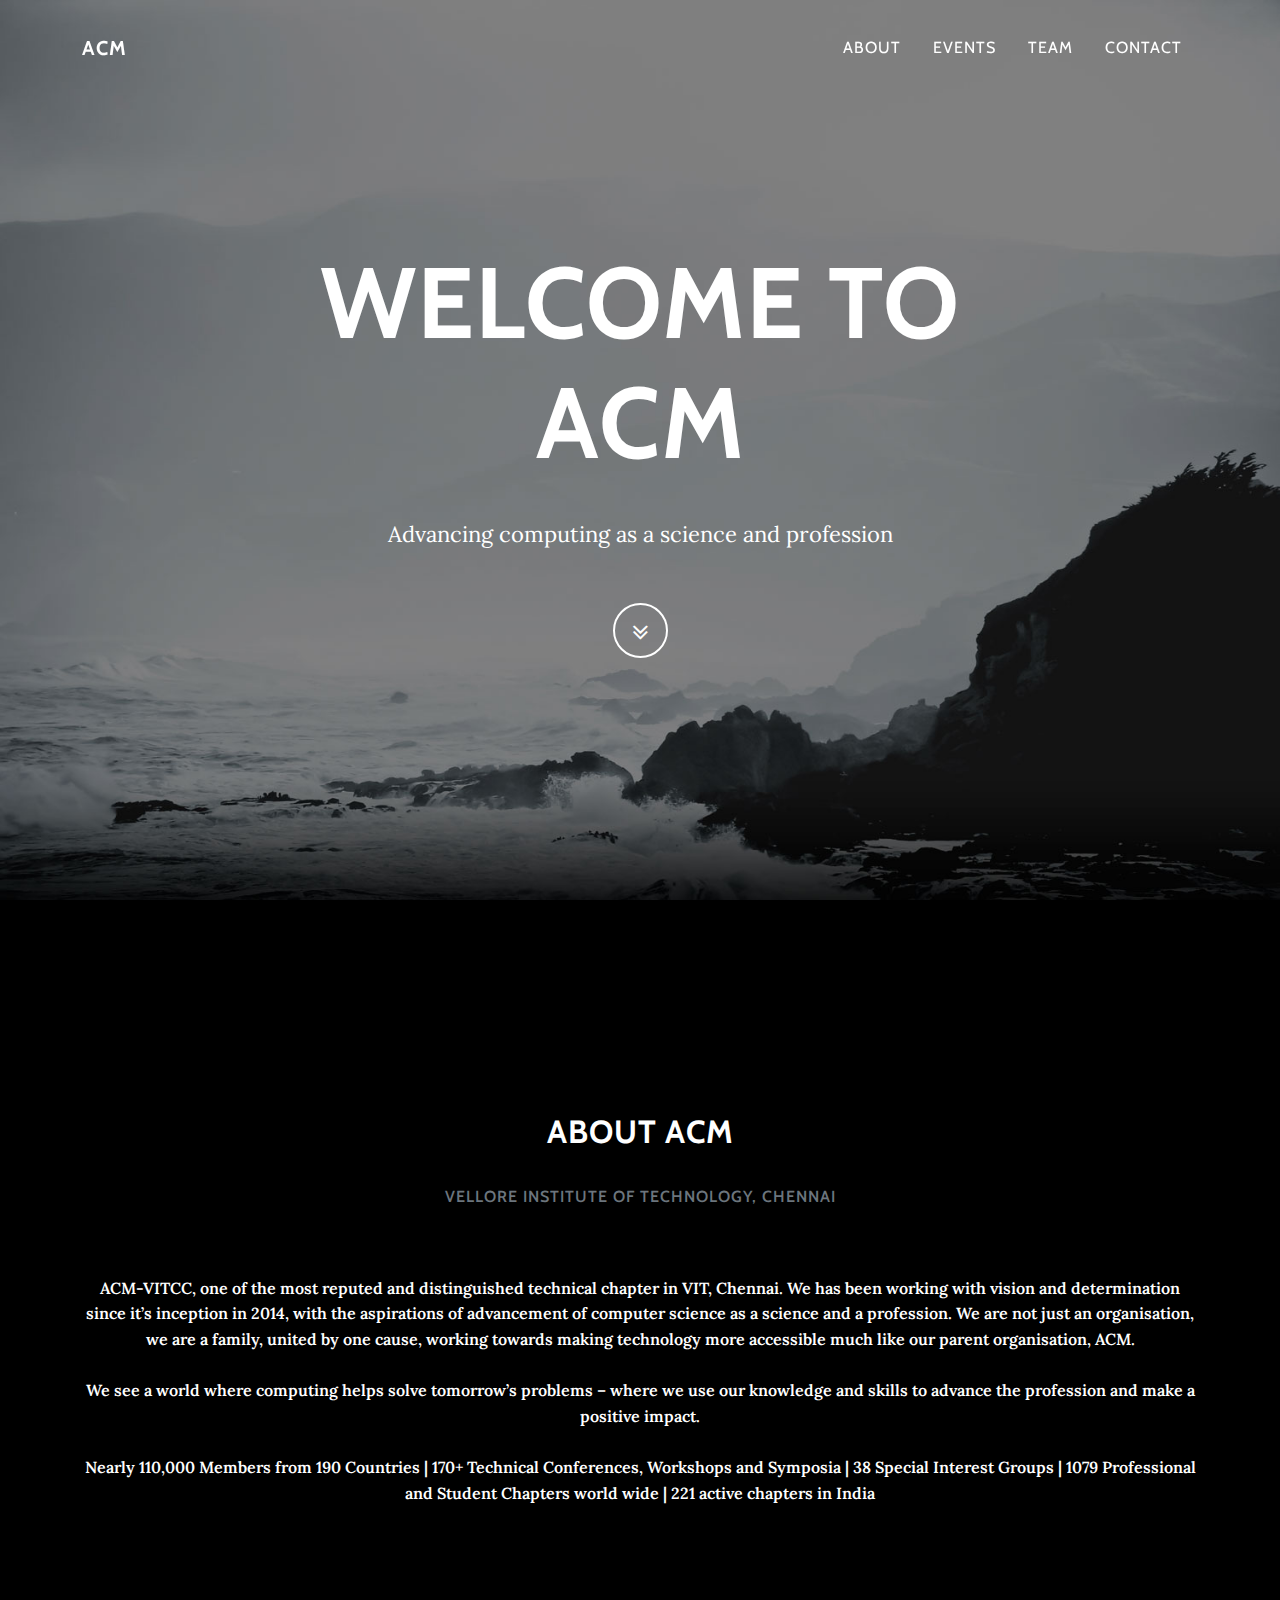
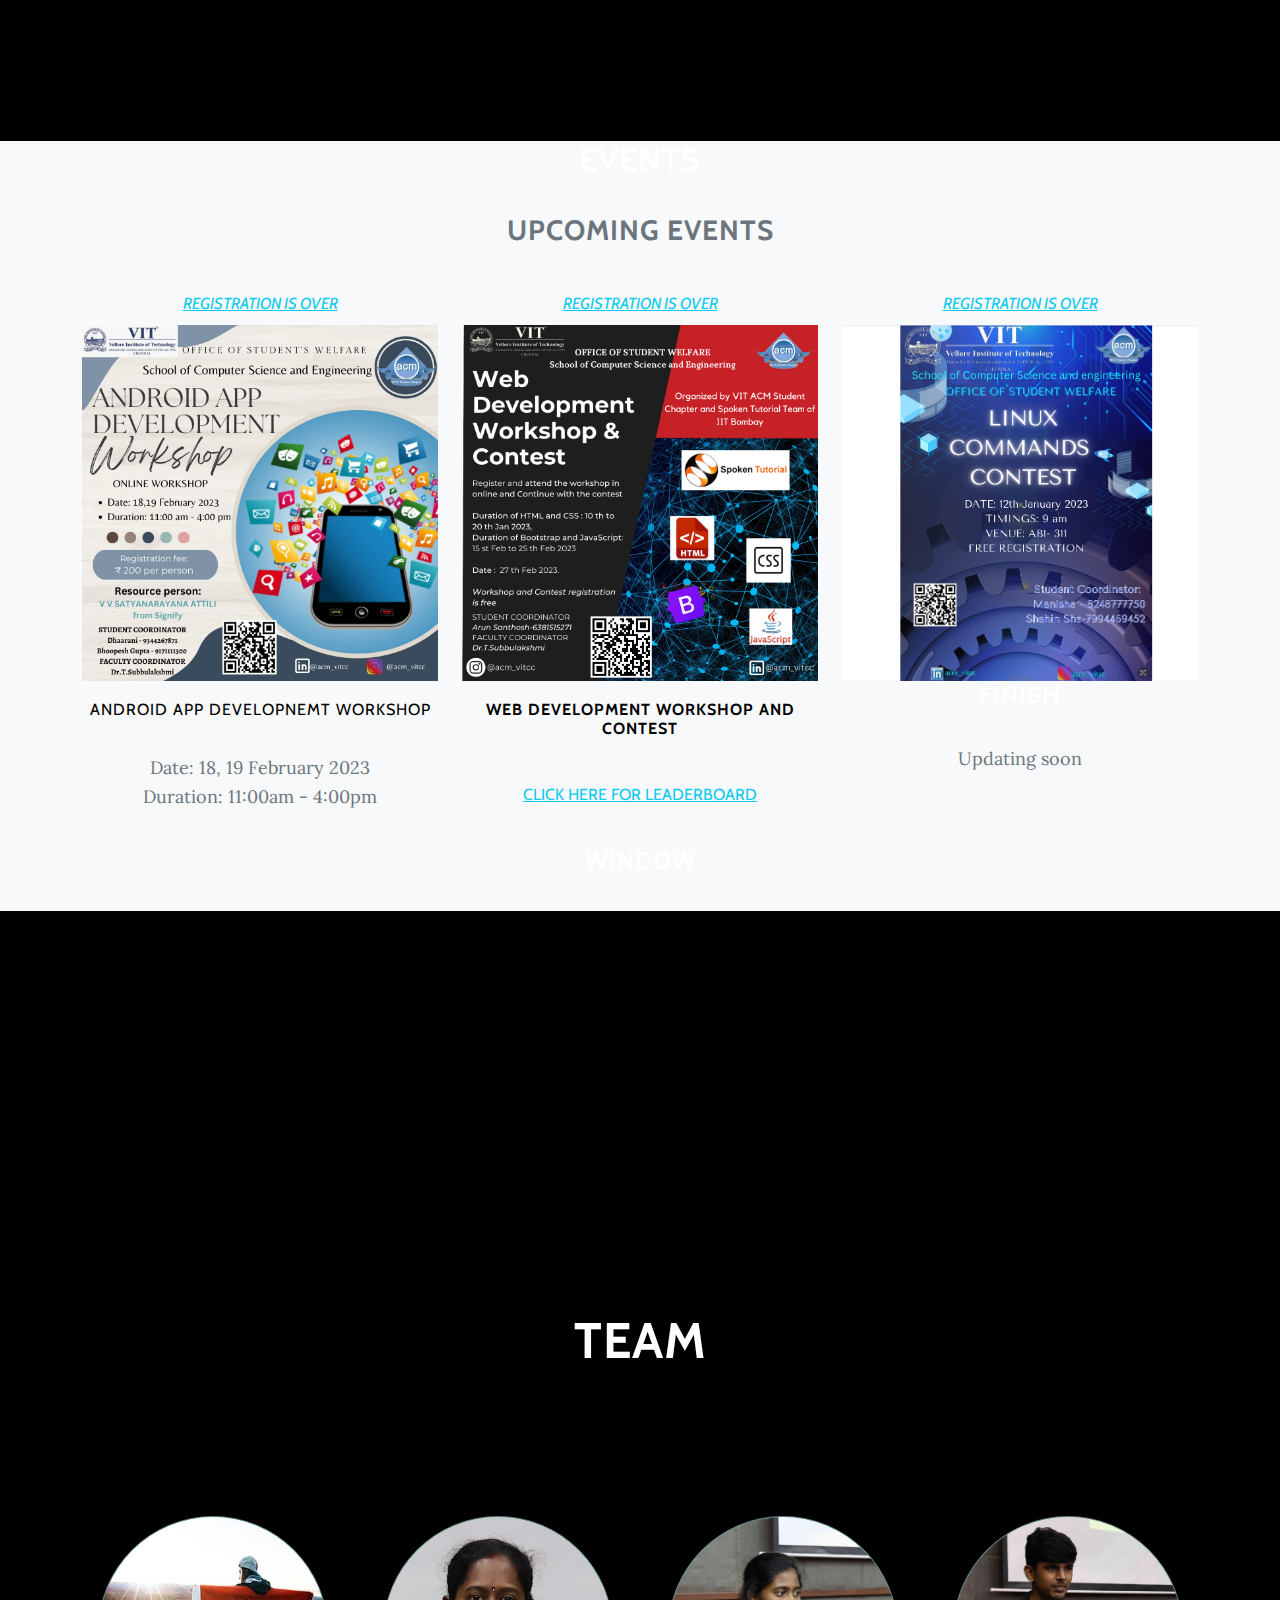
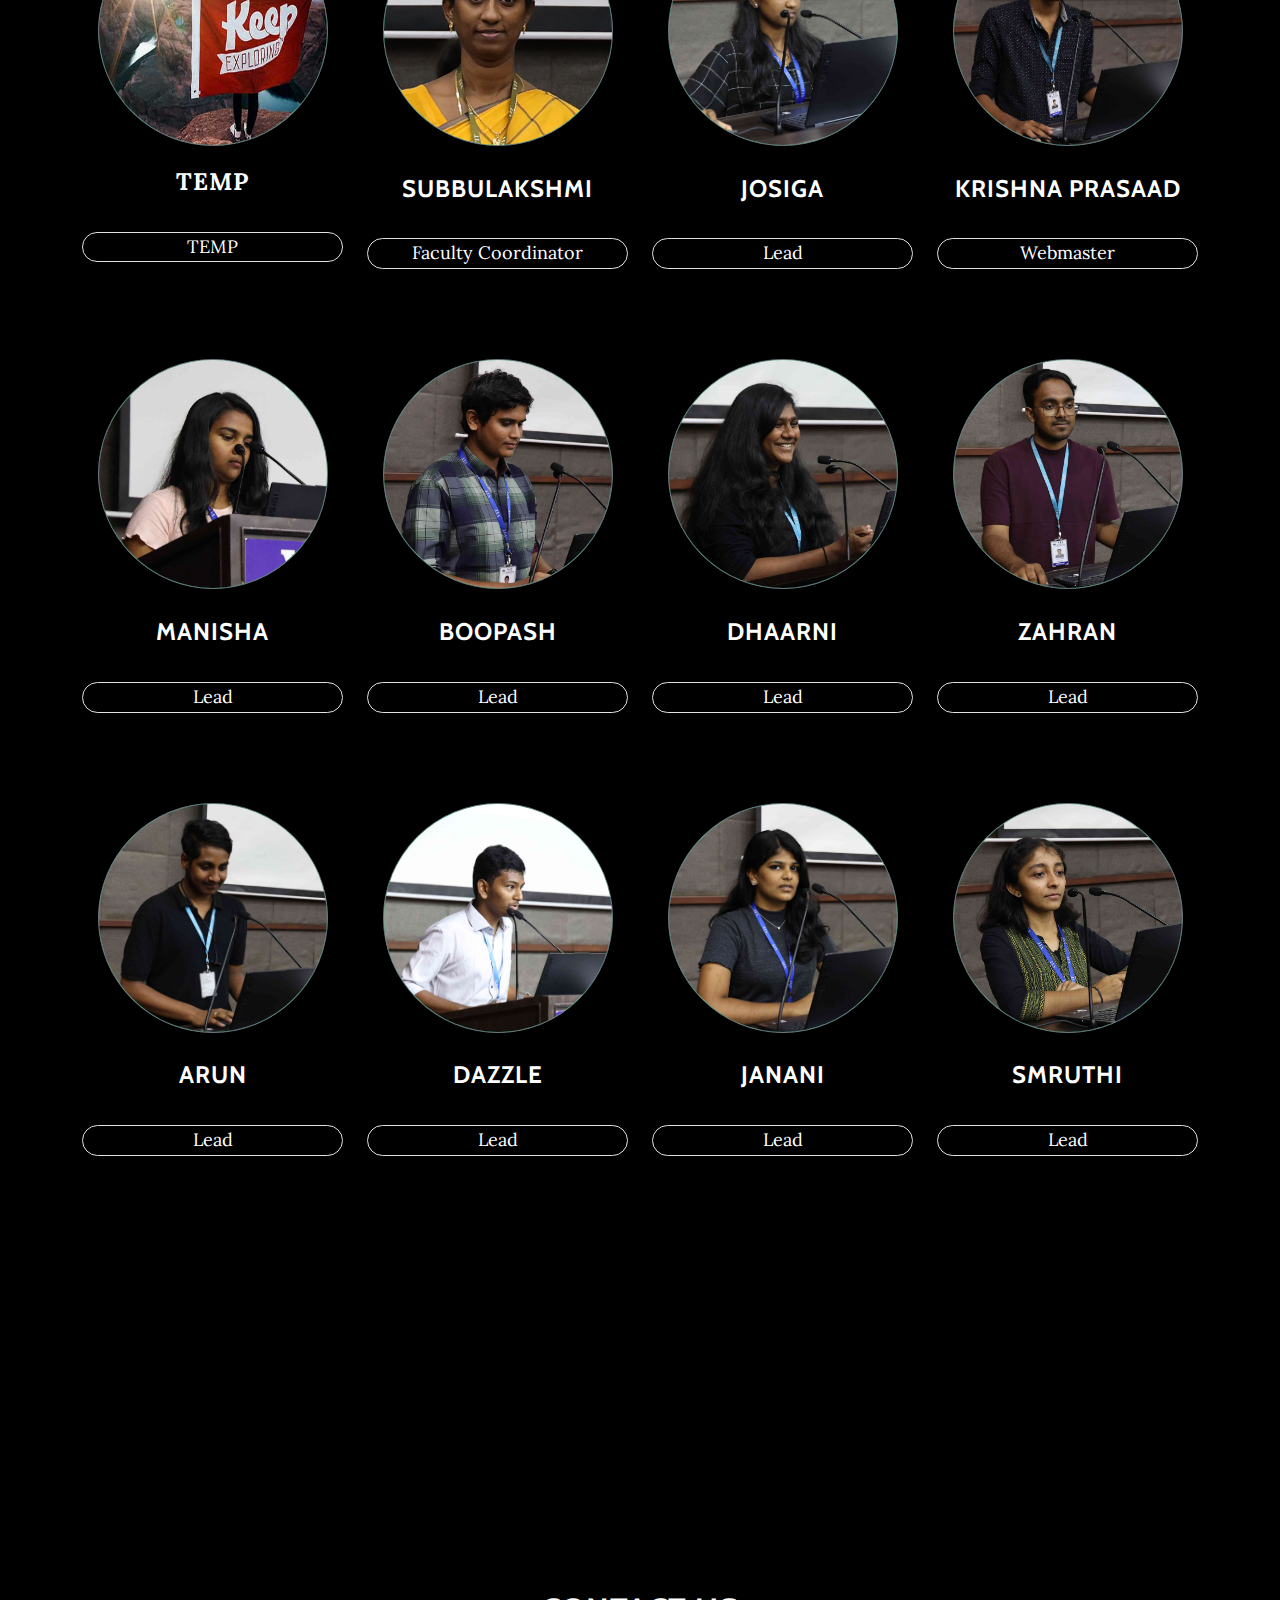
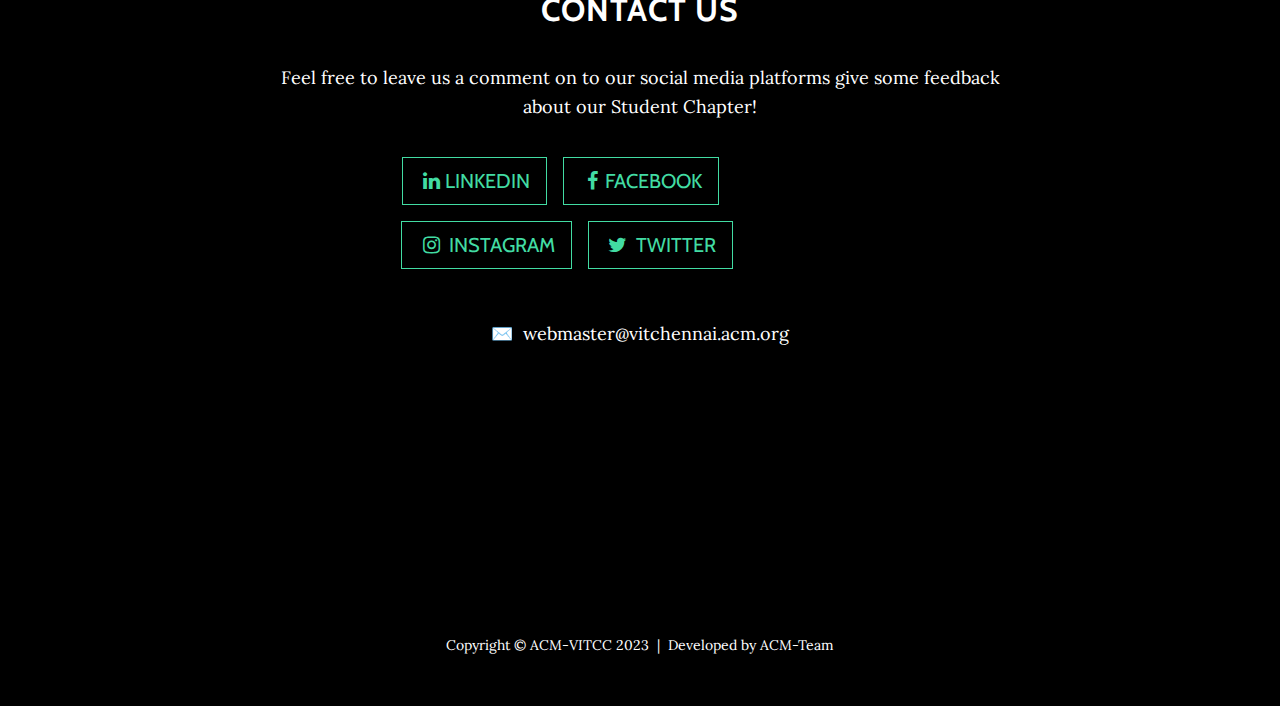
==== commit 24793492: "Add files via upload" ====
--- a/index.html
+++ b/index.html
@@ -162,7 +162,7 @@
                     <p class="border rounded-pill border-1 col-para-1">Lead</p>
                 </div>
                 <div class="col-md-3 col-dt" style="padding-top: 55px;"><img class="rounded-circle bg-primary border rounded-pill border-1 border-secondary shadow-none col-img" src="assets/img/Janani.jpg" width="190" height="238" style="height: 230px;width: 230px;">
-                    <h4 class="text-center" id="chd-4"><br>Janai</h4>
+                    <h4 class="text-center" id="chd-4"><br>Janani</h4>
                     <p class="border rounded-pill border-1 col-para-1">Lead</p>
                 </div>
                 <div class="col-md-3 col-dt" style="padding-top: 55px;"><img class="rounded-circle bg-primary border rounded-pill border-1 border-secondary shadow-none col-img" src="assets/img/Smruthi.jpg" width="190" height="238" style="height: 230px;width: 230px;">
